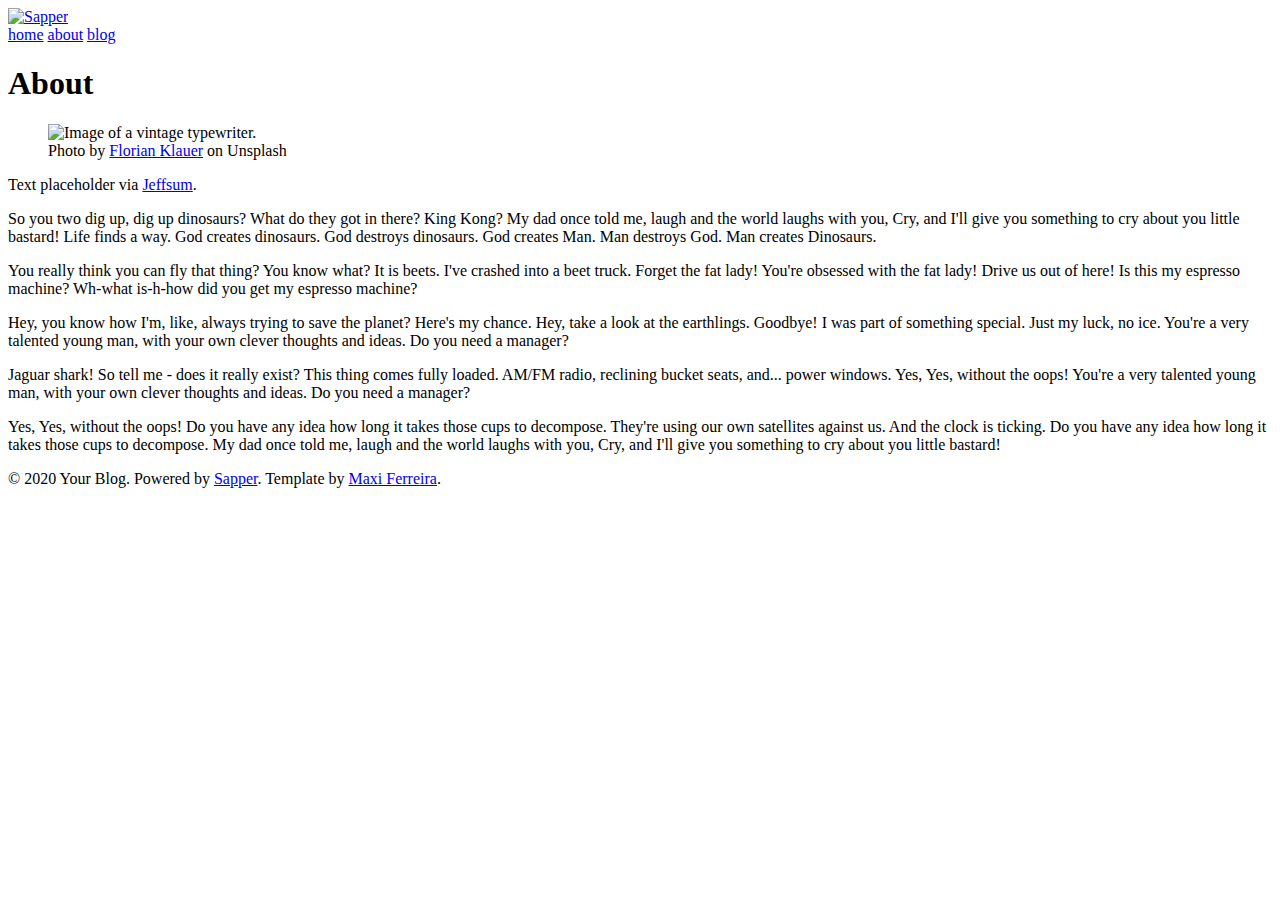
==== about/index.html @ fe81d5e7 "Updates" ====
<!doctype html> <head> <meta charset=utf-8> <meta content="width=device-width,initial-scale=1" name=viewport> <meta content=#333333 name=theme-color> <base href=/me/ > <link href=global.css rel=stylesheet> <link href=fonts.css rel=stylesheet> <link href=highlight.css rel=stylesheet> <link href=manifest.json rel=manifest> <link href=favicon.png rel=icon type=image/png> <link href=client/main.2087861.css rel=stylesheet> <noscript id=sapper-head-start></noscript><title>About</title><noscript id=sapper-head-end></noscript> </head> <body> <div id=sapper> <div class="svelte-v25qrq layout"> <header class=svelte-y9ah38> <a href=/ > <img alt=Sapper class=svelte-nsstmh src=logo-192.png> </a> <nav class=svelte-16fnwww> <a href=. class=svelte-16fnwww>home</a> <a href=about class="svelte-16fnwww selected">about</a> <a href=blog class=svelte-16fnwww rel=prefetch>blog</a> </nav> </header> <main class=svelte-v25qrq> <div class=container> <h1>About</h1> <figure class=svelte-1t712sc> <img alt="Image of a vintage typewriter." class=svelte-1t712sc src=rsz_florian-klauer-489-unsplash.jpg> <figcaption>Photo by <a href=https://unsplash.com/@florianklauer target=_blank>Florian Klauer</a> on Unsplash</figcaption> </figure> <p>Text placeholder via <a href=https://jeffsum.com/ target=_blank>Jeffsum</a>.</p> <p>So you two dig up, dig up dinosaurs? What do they got in there? King Kong? My dad once told me, laugh and the world laughs with you, Cry, and I'll give you something to cry about you little bastard! Life finds a way. God creates dinosaurs. God destroys dinosaurs. God creates Man. Man destroys God. Man creates Dinosaurs.</p> <p>You really think you can fly that thing? You know what? It is beets. I've crashed into a beet truck. Forget the fat lady! You're obsessed with the fat lady! Drive us out of here! Is this my espresso machine? Wh-what is-h-how did you get my espresso machine?</p> <p>Hey, you know how I'm, like, always trying to save the planet? Here's my chance. Hey, take a look at the earthlings. Goodbye! I was part of something special. Just my luck, no ice. You're a very talented young man, with your own clever thoughts and ideas. Do you need a manager?</p> <p>Jaguar shark! So tell me - does it really exist? This thing comes fully loaded. AM/FM radio, reclining bucket seats, and... power windows. Yes, Yes, without the oops! You're a very talented young man, with your own clever thoughts and ideas. Do you need a manager?</p> <p>Yes, Yes, without the oops! Do you have any idea how long it takes those cups to decompose. They're using our own satellites against us. And the clock is ticking. Do you have any idea how long it takes those cups to decompose. My dad once told me, laugh and the world laughs with you, Cry, and I'll give you something to cry about you little bastard!</p> </div> </main> <footer class=svelte-v25qrq> <span> © 2020 Your Blog. Powered by <a href=https://sapper.svelte.dev target=_blank>Sapper</a>. Template by <a href=https://www.twitter.com/Charca target=_blank>Maxi Ferreira</a>. </span> </footer> </div></div> <script>__SAPPER__={baseUrl:"/me",preloaded:[void 0,{}]};if('serviceWorker' in navigator)navigator.serviceWorker.register('/me/service-worker.js');(function(){try{eval("async function x(){}");var main="/me/client/client.b14f0735.js"}catch(e){main="/me/client/legacy/client.d06da16e.js"};var s=document.createElement("script");try{new Function("if(0)import('')")();s.src=main;s.type="module";s.crossOrigin="use-credentials";}catch(e){s.src="/me/client/shimport@1.0.1.js";s.setAttribute("data-main",main);}document.head.appendChild(s);}());</script>
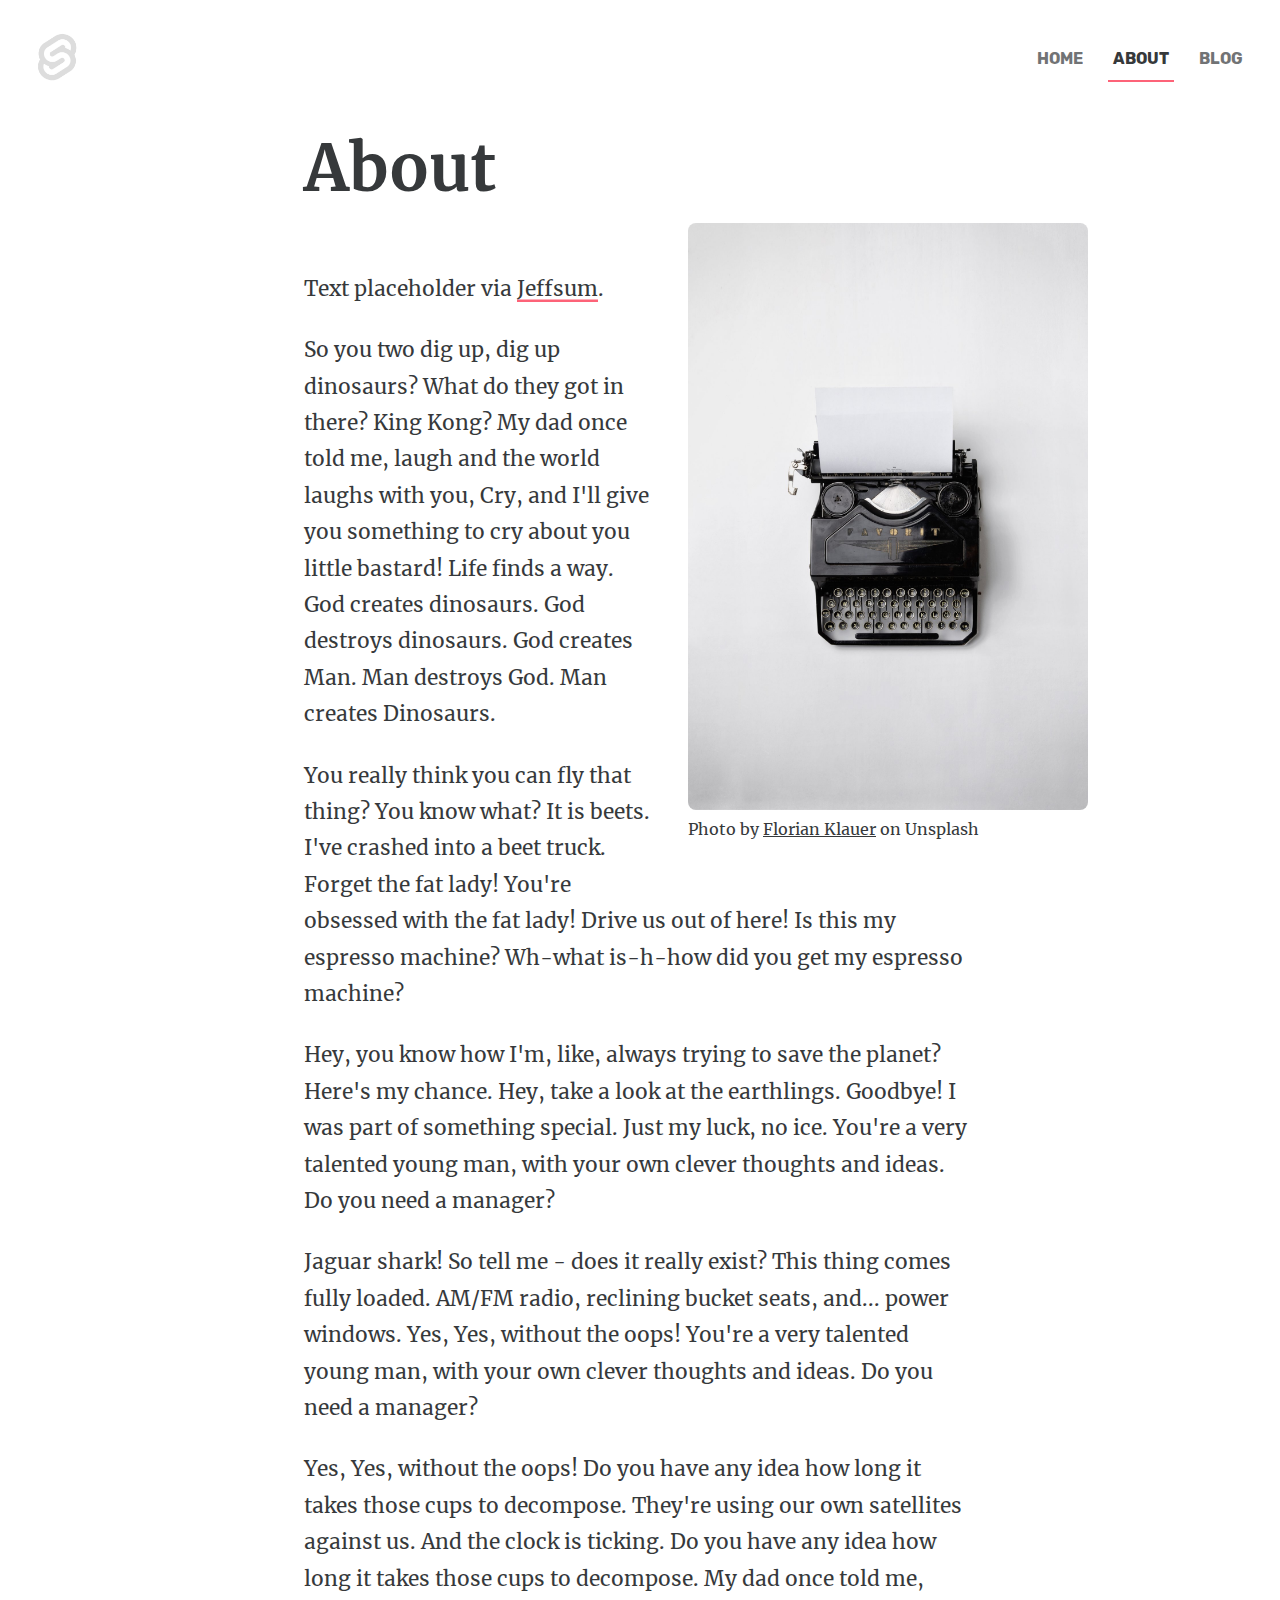
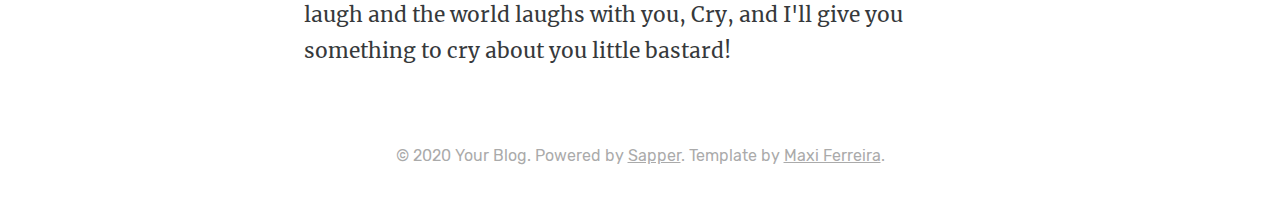
==== commit 5673ce70: "Updates" ====
--- a/about/index.html
+++ b/about/index.html
@@ -1 +1 @@
-<!doctype html> <head> <meta charset=utf-8> <meta content="width=device-width,initial-scale=1" name=viewport> <meta content=#333333 name=theme-color> <base href=/me/ > <link href=global.css rel=stylesheet> <link href=fonts.css rel=stylesheet> <link href=highlight.css rel=stylesheet> <link href=manifest.json rel=manifest> <link href=favicon.png rel=icon type=image/png> <link href=client/main.2087861.css rel=stylesheet> <noscript id=sapper-head-start></noscript><title>About</title><noscript id=sapper-head-end></noscript> </head> <body> <div id=sapper> <div class="svelte-v25qrq layout"> <header class=svelte-y9ah38> <a href=/ > <img alt=Sapper class=svelte-nsstmh src=logo-192.png> </a> <nav class=svelte-16fnwww> <a href=. class=svelte-16fnwww>home</a> <a href=about class="svelte-16fnwww selected">about</a> <a href=blog class=svelte-16fnwww rel=prefetch>blog</a> </nav> </header> <main class=svelte-v25qrq> <div class=container> <h1>About</h1> <figure class=svelte-1t712sc> <img alt="Image of a vintage typewriter." class=svelte-1t712sc src=rsz_florian-klauer-489-unsplash.jpg> <figcaption>Photo by <a href=https://unsplash.com/@florianklauer target=_blank>Florian Klauer</a> on Unsplash</figcaption> </figure> <p>Text placeholder via <a href=https://jeffsum.com/ target=_blank>Jeffsum</a>.</p> <p>So you two dig up, dig up dinosaurs? What do they got in there? King Kong? My dad once told me, laugh and the world laughs with you, Cry, and I'll give you something to cry about you little bastard! Life finds a way. God creates dinosaurs. God destroys dinosaurs. God creates Man. Man destroys God. Man creates Dinosaurs.</p> <p>You really think you can fly that thing? You know what? It is beets. I've crashed into a beet truck. Forget the fat lady! You're obsessed with the fat lady! Drive us out of here! Is this my espresso machine? Wh-what is-h-how did you get my espresso machine?</p> <p>Hey, you know how I'm, like, always trying to save the planet? Here's my chance. Hey, take a look at the earthlings. Goodbye! I was part of something special. Just my luck, no ice. You're a very talented young man, with your own clever thoughts and ideas. Do you need a manager?</p> <p>Jaguar shark! So tell me - does it really exist? This thing comes fully loaded. AM/FM radio, reclining bucket seats, and... power windows. Yes, Yes, without the oops! You're a very talented young man, with your own clever thoughts and ideas. Do you need a manager?</p> <p>Yes, Yes, without the oops! Do you have any idea how long it takes those cups to decompose. They're using our own satellites against us. And the clock is ticking. Do you have any idea how long it takes those cups to decompose. My dad once told me, laugh and the world laughs with you, Cry, and I'll give you something to cry about you little bastard!</p> </div> </main> <footer class=svelte-v25qrq> <span> © 2020 Your Blog. Powered by <a href=https://sapper.svelte.dev target=_blank>Sapper</a>. Template by <a href=https://www.twitter.com/Charca target=_blank>Maxi Ferreira</a>. </span> </footer> </div></div> <script>__SAPPER__={baseUrl:"/me",preloaded:[void 0,{}]};if('serviceWorker' in navigator)navigator.serviceWorker.register('/me/service-worker.js');(function(){try{eval("async function x(){}");var main="/me/client/client.b14f0735.js"}catch(e){main="/me/client/legacy/client.d06da16e.js"};var s=document.createElement("script");try{new Function("if(0)import('')")();s.src=main;s.type="module";s.crossOrigin="use-credentials";}catch(e){s.src="/me/client/shimport@1.0.1.js";s.setAttribute("data-main",main);}document.head.appendChild(s);}());</script> +<!doctype html> <head> <meta charset=utf-8> <meta content="width=device-width,initial-scale=1" name=viewport> <meta content=#333333 name=theme-color> <base href=/ > <link href=global.css rel=stylesheet> <link href=fonts.css rel=stylesheet> <link href=highlight.css rel=stylesheet> <link href=manifest.json rel=manifest> <link href=favicon.png rel=icon type=image/png> <link href=client/main.344844853.css rel=stylesheet> <noscript id=sapper-head-start></noscript><title>About</title><noscript id=sapper-head-end></noscript> </head> <body> <div id=sapper> <div class="svelte-v25qrq layout"> <header class=svelte-y9ah38> <a href=/ > <img alt=Sapper class=svelte-nsstmh src=logo-192.png> </a> <nav class=svelte-16fnwww> <a href=. class=svelte-16fnwww>home</a> <a href=about class="svelte-16fnwww selected">about</a> <a href=blog class=svelte-16fnwww rel=prefetch>blog</a> </nav> </header> <main class=svelte-v25qrq> <div class=container> <h1>About</h1> <figure class=svelte-1t712sc> <img alt="Image of a vintage typewriter." class=svelte-1t712sc src=rsz_florian-klauer-489-unsplash.jpg> <figcaption>Photo by <a href=https://unsplash.com/@florianklauer target=_blank>Florian Klauer</a> on Unsplash</figcaption> </figure> <p>Text placeholder via <a href=https://jeffsum.com/ target=_blank>Jeffsum</a>.</p> <p>So you two dig up, dig up dinosaurs? What do they got in there? King Kong? My dad once told me, laugh and the world laughs with you, Cry, and I'll give you something to cry about you little bastard! Life finds a way. God creates dinosaurs. God destroys dinosaurs. God creates Man. Man destroys God. Man creates Dinosaurs.</p> <p>You really think you can fly that thing? You know what? It is beets. I've crashed into a beet truck. Forget the fat lady! You're obsessed with the fat lady! Drive us out of here! Is this my espresso machine? Wh-what is-h-how did you get my espresso machine?</p> <p>Hey, you know how I'm, like, always trying to save the planet? Here's my chance. Hey, take a look at the earthlings. Goodbye! I was part of something special. Just my luck, no ice. You're a very talented young man, with your own clever thoughts and ideas. Do you need a manager?</p> <p>Jaguar shark! So tell me - does it really exist? This thing comes fully loaded. AM/FM radio, reclining bucket seats, and... power windows. Yes, Yes, without the oops! You're a very talented young man, with your own clever thoughts and ideas. Do you need a manager?</p> <p>Yes, Yes, without the oops! Do you have any idea how long it takes those cups to decompose. They're using our own satellites against us. And the clock is ticking. Do you have any idea how long it takes those cups to decompose. My dad once told me, laugh and the world laughs with you, Cry, and I'll give you something to cry about you little bastard!</p> </div> </main> <footer class=svelte-v25qrq> <span> © 2020 Your Blog. Powered by <a href=https://sapper.svelte.dev target=_blank>Sapper</a>. Template by <a href=https://www.twitter.com/Charca target=_blank>Maxi Ferreira</a>. </span> </footer> </div></div> <script>__SAPPER__={baseUrl:"",preloaded:[void 0,{}]};if('serviceWorker' in navigator)navigator.serviceWorker.register('/service-worker.js');var s=document.createElement("script");try{new Function("if(0)import('')")();s.src="/client/client.b14f0735.js";s.type="module";s.crossOrigin="use-credentials";}catch(e){s.src="/client/shimport@1.0.1.js";s.setAttribute("data-main","/client/client.b14f0735.js")}document.head.appendChild(s)</script> 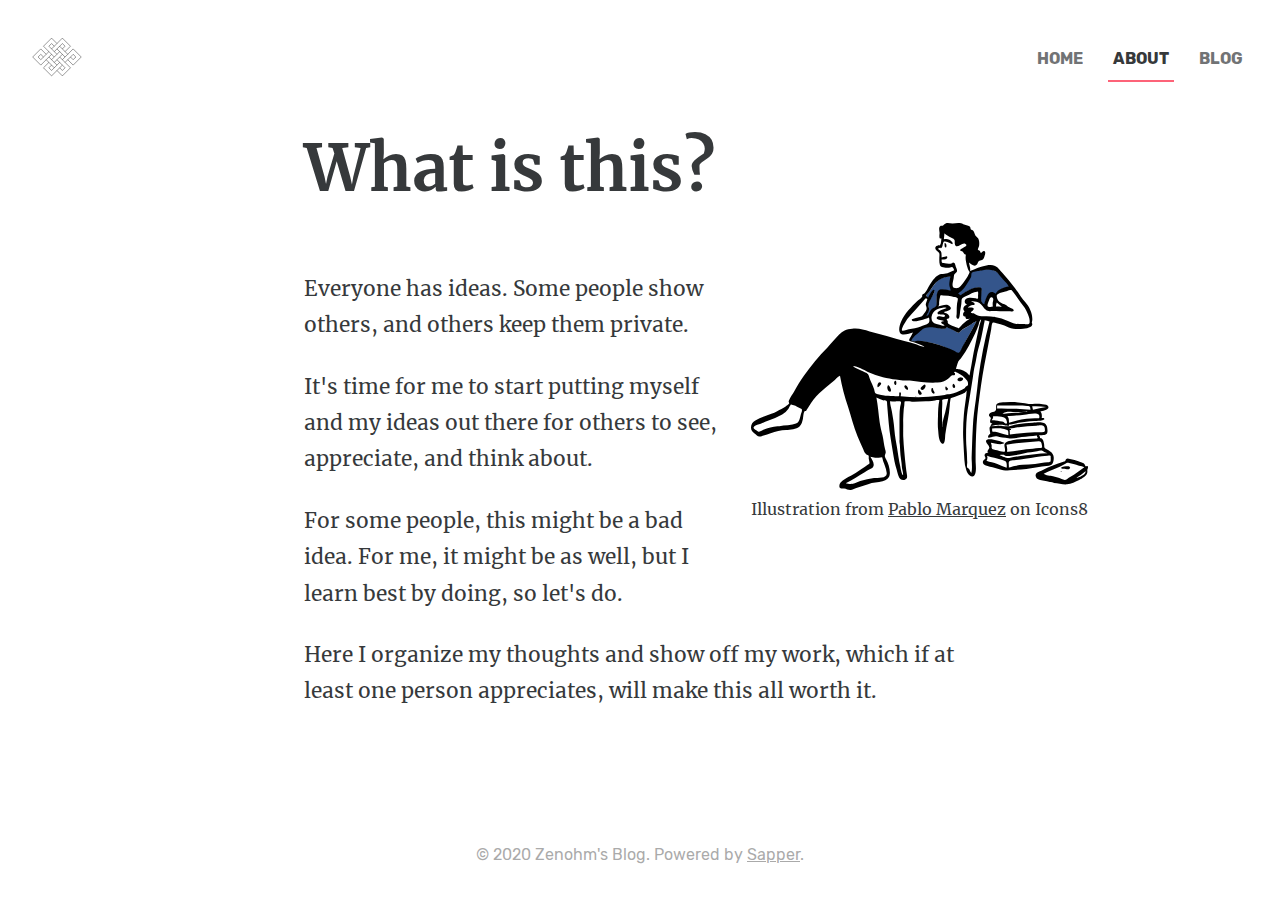
==== commit 8ad931c4: "Updates" ====
--- a/about/index.html
+++ b/about/index.html
@@ -1 +1 @@
-<!doctype html> <head> <meta charset=utf-8> <meta content="width=device-width,initial-scale=1" name=viewport> <meta content=#333333 name=theme-color> <base href=/ > <link href=global.css rel=stylesheet> <link href=fonts.css rel=stylesheet> <link href=highlight.css rel=stylesheet> <link href=manifest.json rel=manifest> <link href=favicon.png rel=icon type=image/png> <link href=client/main.344844853.css rel=stylesheet> <noscript id=sapper-head-start></noscript><title>About</title><noscript id=sapper-head-end></noscript> </head> <body> <div id=sapper> <div class="svelte-v25qrq layout"> <header class=svelte-y9ah38> <a href=/ > <img alt=Sapper class=svelte-nsstmh src=logo-192.png> </a> <nav class=svelte-16fnwww> <a href=. class=svelte-16fnwww>home</a> <a href=about class="svelte-16fnwww selected">about</a> <a href=blog class=svelte-16fnwww rel=prefetch>blog</a> </nav> </header> <main class=svelte-v25qrq> <div class=container> <h1>About</h1> <figure class=svelte-1t712sc> <img alt="Image of a vintage typewriter." class=svelte-1t712sc src=rsz_florian-klauer-489-unsplash.jpg> <figcaption>Photo by <a href=https://unsplash.com/@florianklauer target=_blank>Florian Klauer</a> on Unsplash</figcaption> </figure> <p>Text placeholder via <a href=https://jeffsum.com/ target=_blank>Jeffsum</a>.</p> <p>So you two dig up, dig up dinosaurs? What do they got in there? King Kong? My dad once told me, laugh and the world laughs with you, Cry, and I'll give you something to cry about you little bastard! Life finds a way. God creates dinosaurs. God destroys dinosaurs. God creates Man. Man destroys God. Man creates Dinosaurs.</p> <p>You really think you can fly that thing? You know what? It is beets. I've crashed into a beet truck. Forget the fat lady! You're obsessed with the fat lady! Drive us out of here! Is this my espresso machine? Wh-what is-h-how did you get my espresso machine?</p> <p>Hey, you know how I'm, like, always trying to save the planet? Here's my chance. Hey, take a look at the earthlings. Goodbye! I was part of something special. Just my luck, no ice. You're a very talented young man, with your own clever thoughts and ideas. Do you need a manager?</p> <p>Jaguar shark! So tell me - does it really exist? This thing comes fully loaded. AM/FM radio, reclining bucket seats, and... power windows. Yes, Yes, without the oops! You're a very talented young man, with your own clever thoughts and ideas. Do you need a manager?</p> <p>Yes, Yes, without the oops! Do you have any idea how long it takes those cups to decompose. They're using our own satellites against us. And the clock is ticking. Do you have any idea how long it takes those cups to decompose. My dad once told me, laugh and the world laughs with you, Cry, and I'll give you something to cry about you little bastard!</p> </div> </main> <footer class=svelte-v25qrq> <span> © 2020 Your Blog. Powered by <a href=https://sapper.svelte.dev target=_blank>Sapper</a>. Template by <a href=https://www.twitter.com/Charca target=_blank>Maxi Ferreira</a>. </span> </footer> </div></div> <script>__SAPPER__={baseUrl:"",preloaded:[void 0,{}]};if('serviceWorker' in navigator)navigator.serviceWorker.register('/service-worker.js');var s=document.createElement("script");try{new Function("if(0)import('')")();s.src="/client/client.b14f0735.js";s.type="module";s.crossOrigin="use-credentials";}catch(e){s.src="/client/shimport@1.0.1.js";s.setAttribute("data-main","/client/client.b14f0735.js")}document.head.appendChild(s)</script> +<!doctype html> <head> <meta charset=utf-8> <meta content="width=device-width,initial-scale=1" name=viewport> <meta content=#333333 name=theme-color> <base href=/ > <link href=global.css rel=stylesheet> <link href=fonts.css rel=stylesheet> <link href=highlight.css rel=stylesheet> <link href=manifest.json rel=manifest> <link href=favicon.png rel=icon type=image/png> <link href=client/main.1196063989.css rel=stylesheet> <noscript id=sapper-head-start></noscript><title>About</title><noscript id=sapper-head-end></noscript> </head> <body> <div id=sapper> <div class="svelte-v25qrq layout"> <header class=svelte-y9ah38> <a href=/ > <img alt=Zen class=svelte-nsstmh src=coloringknot.svg> </a> <nav class=svelte-16fnwww> <a href=. class=svelte-16fnwww>home</a> <a href=about class="svelte-16fnwww selected">about</a> <a href=blog class=svelte-16fnwww rel=prefetch>blog</a> </nav> </header> <main class=svelte-v25qrq> <div class=container> <h1>What is this?</h1> <figure class=svelte-1t712sc> <img alt="Image of a man sitting and reading" class=svelte-1t712sc src=open-doodles-sitting-and-reading.svg> <figcaption>Illustration from <a href=https://icons8.com/illustrations/author/5c3ecc70569980001df768e4 target=_blank>Pablo Marquez</a> on Icons8</figcaption> </figure> <p>Everyone has ideas. Some people show others, and others keep them private.</p> <p>It's time for me to start putting myself and my ideas out there for others to see, appreciate, and think about.</p> <p>For some people, this might be a bad idea. For me, it might be as well, but I learn best by doing, so let's do.</p> <p>Here I organize my thoughts and show off my work, which if at least one person appreciates, will make this all worth it.</p> </div> </main> <footer class=svelte-v25qrq> <span> © 2020 Zenohm's Blog. Powered by <a href=https://sapper.svelte.dev target=_blank>Sapper</a>. </span> </footer> </div></div> <script>__SAPPER__={baseUrl:"",preloaded:[void 0,{}]};if('serviceWorker' in navigator)navigator.serviceWorker.register('/service-worker.js');(function(){try{eval("async function x(){}");var main="/client/client.4765e4f2.js"}catch(e){main="/client/legacy/client.c3e6485e.js"};var s=document.createElement("script");try{new Function("if(0)import('')")();s.src=main;s.type="module";s.crossOrigin="use-credentials";}catch(e){s.src="/client/shimport@1.0.1.js";s.setAttribute("data-main",main);}document.head.appendChild(s);}());</script> 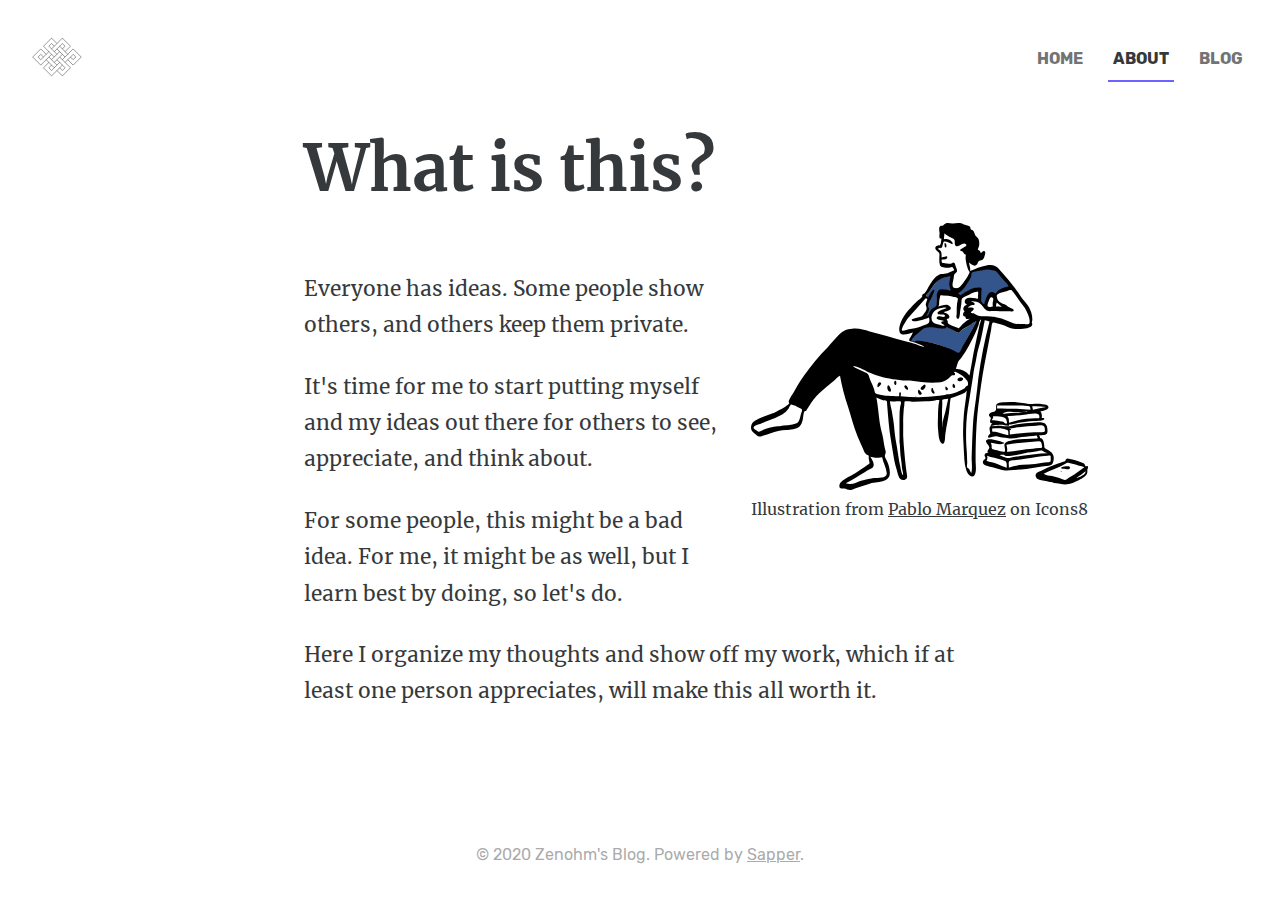
==== commit f2405d04: "Updates" ====
--- a/about/index.html
+++ b/about/index.html
@@ -1 +1 @@
-<!doctype html> <head> <meta charset=utf-8> <meta content="width=device-width,initial-scale=1" name=viewport> <meta content=#333333 name=theme-color> <base href=/ > <link href=global.css rel=stylesheet> <link href=fonts.css rel=stylesheet> <link href=highlight.css rel=stylesheet> <link href=manifest.json rel=manifest> <link href=favicon.png rel=icon type=image/png> <link href=client/main.1196063989.css rel=stylesheet> <noscript id=sapper-head-start></noscript><title>About</title><noscript id=sapper-head-end></noscript> </head> <body> <div id=sapper> <div class="svelte-v25qrq layout"> <header class=svelte-y9ah38> <a href=/ > <img alt=Zen class=svelte-nsstmh src=coloringknot.svg> </a> <nav class=svelte-16fnwww> <a href=. class=svelte-16fnwww>home</a> <a href=about class="svelte-16fnwww selected">about</a> <a href=blog class=svelte-16fnwww rel=prefetch>blog</a> </nav> </header> <main class=svelte-v25qrq> <div class=container> <h1>What is this?</h1> <figure class=svelte-1t712sc> <img alt="Image of a man sitting and reading" class=svelte-1t712sc src=open-doodles-sitting-and-reading.svg> <figcaption>Illustration from <a href=https://icons8.com/illustrations/author/5c3ecc70569980001df768e4 target=_blank>Pablo Marquez</a> on Icons8</figcaption> </figure> <p>Everyone has ideas. Some people show others, and others keep them private.</p> <p>It's time for me to start putting myself and my ideas out there for others to see, appreciate, and think about.</p> <p>For some people, this might be a bad idea. For me, it might be as well, but I learn best by doing, so let's do.</p> <p>Here I organize my thoughts and show off my work, which if at least one person appreciates, will make this all worth it.</p> </div> </main> <footer class=svelte-v25qrq> <span> © 2020 Zenohm's Blog. Powered by <a href=https://sapper.svelte.dev target=_blank>Sapper</a>. </span> </footer> </div></div> <script>__SAPPER__={baseUrl:"",preloaded:[void 0,{}]};if('serviceWorker' in navigator)navigator.serviceWorker.register('/service-worker.js');(function(){try{eval("async function x(){}");var main="/client/client.4765e4f2.js"}catch(e){main="/client/legacy/client.c3e6485e.js"};var s=document.createElement("script");try{new Function("if(0)import('')")();s.src=main;s.type="module";s.crossOrigin="use-credentials";}catch(e){s.src="/client/shimport@1.0.1.js";s.setAttribute("data-main",main);}document.head.appendChild(s);}());</script> +<!doctype html> <head> <meta charset=utf-8> <meta content="width=device-width,initial-scale=1" name=viewport> <meta content=#333333 name=theme-color> <base href=/ > <link href=global.css rel=stylesheet> <link href=fonts.css rel=stylesheet> <link href=highlight.css rel=stylesheet> <link href=manifest.json rel=manifest> <link href=favicon.png rel=icon type=image/png> <link href=client/main.1817843104.css rel=stylesheet> <noscript id=sapper-head-start></noscript><title>About</title><noscript id=sapper-head-end></noscript> </head> <body> <div id=sapper> <div class="svelte-v25qrq layout"> <header class=svelte-y9ah38> <a href=/ > <img alt=Zen class=svelte-nsstmh src=coloringknot.svg> </a> <nav class=svelte-3gxyji> <a href=. class=svelte-3gxyji>home</a> <a href=about class="svelte-3gxyji selected">about</a> <a href=blog class=svelte-3gxyji rel=prefetch>blog</a> </nav> </header> <main class=svelte-v25qrq> <div class=container> <h1>What is this?</h1> <figure class=svelte-1t712sc> <img alt="Image of a man sitting and reading" class=svelte-1t712sc src=open-doodles-sitting-and-reading.svg> <figcaption>Illustration from <a href=https://icons8.com/illustrations/author/5c3ecc70569980001df768e4 target=_blank>Pablo Marquez</a> on Icons8</figcaption> </figure> <p>Everyone has ideas. Some people show others, and others keep them private.</p> <p>It's time for me to start putting myself and my ideas out there for others to see, appreciate, and think about.</p> <p>For some people, this might be a bad idea. For me, it might be as well, but I learn best by doing, so let's do.</p> <p>Here I organize my thoughts and show off my work, which if at least one person appreciates, will make this all worth it.</p> </div> </main> <footer class=svelte-v25qrq> <span> © 2020 Zenohm's Blog. Powered by <a href=https://sapper.svelte.dev target=_blank>Sapper</a>. </span> </footer> </div></div> <script>__SAPPER__={baseUrl:"",preloaded:[void 0,{}]};if('serviceWorker' in navigator)navigator.serviceWorker.register('/service-worker.js');(function(){try{eval("async function x(){}");var main="/client/client.5c9b963b.js"}catch(e){main="/client/legacy/client.e36f078d.js"};var s=document.createElement("script");try{new Function("if(0)import('')")();s.src=main;s.type="module";s.crossOrigin="use-credentials";}catch(e){s.src="/client/shimport@1.0.1.js";s.setAttribute("data-main",main);}document.head.appendChild(s);}());</script> 